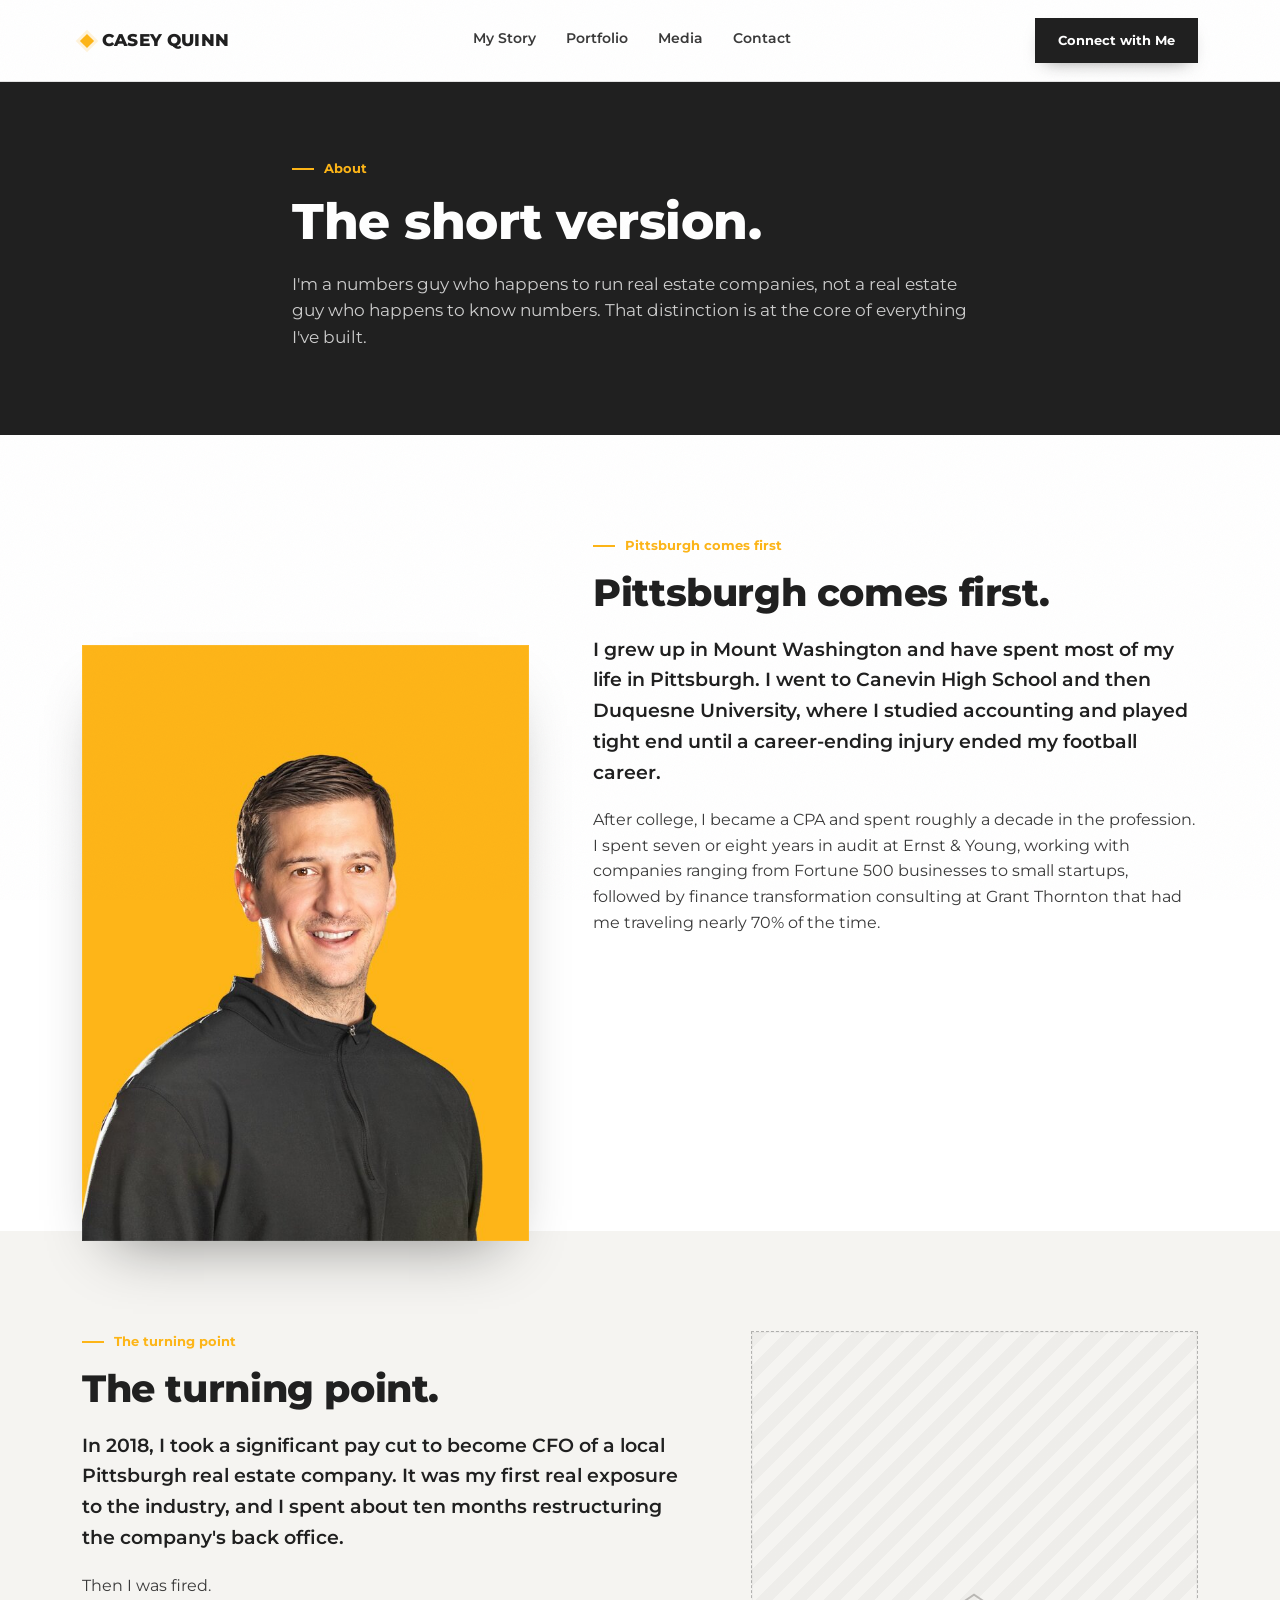
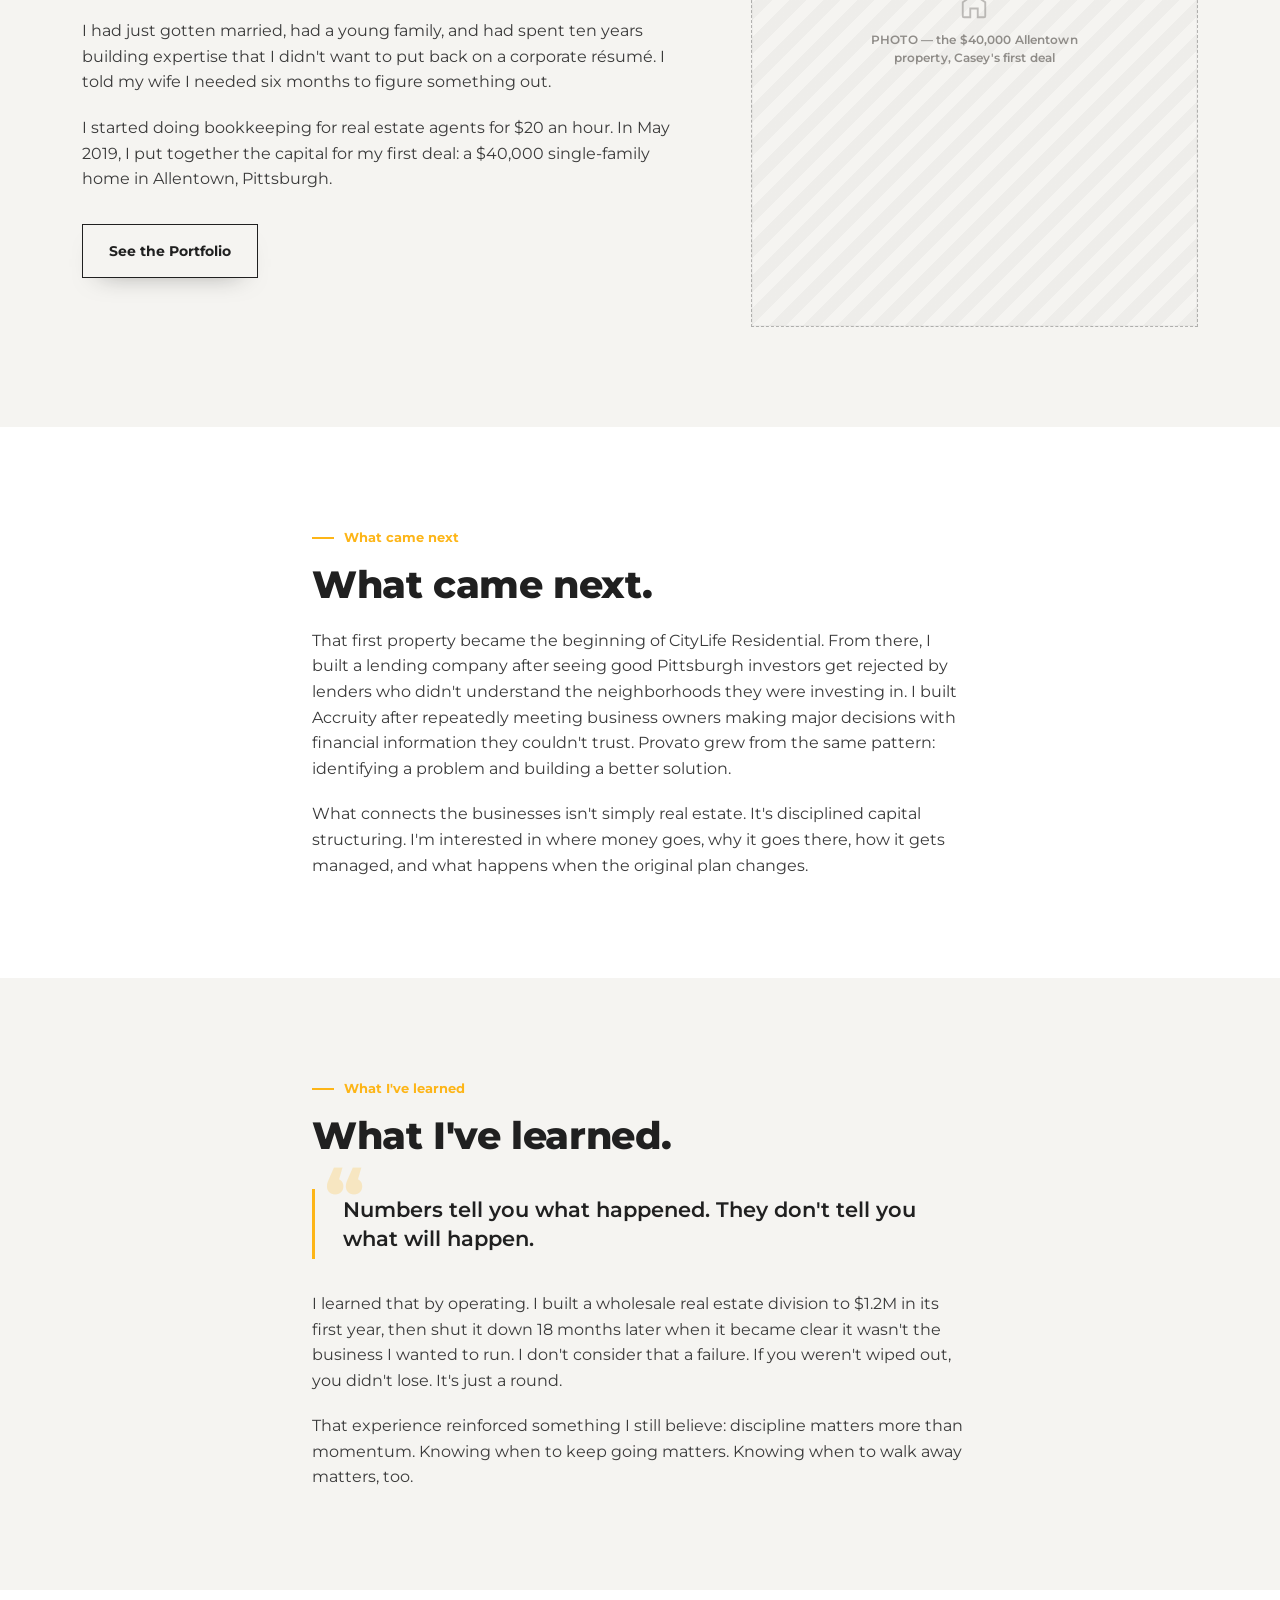
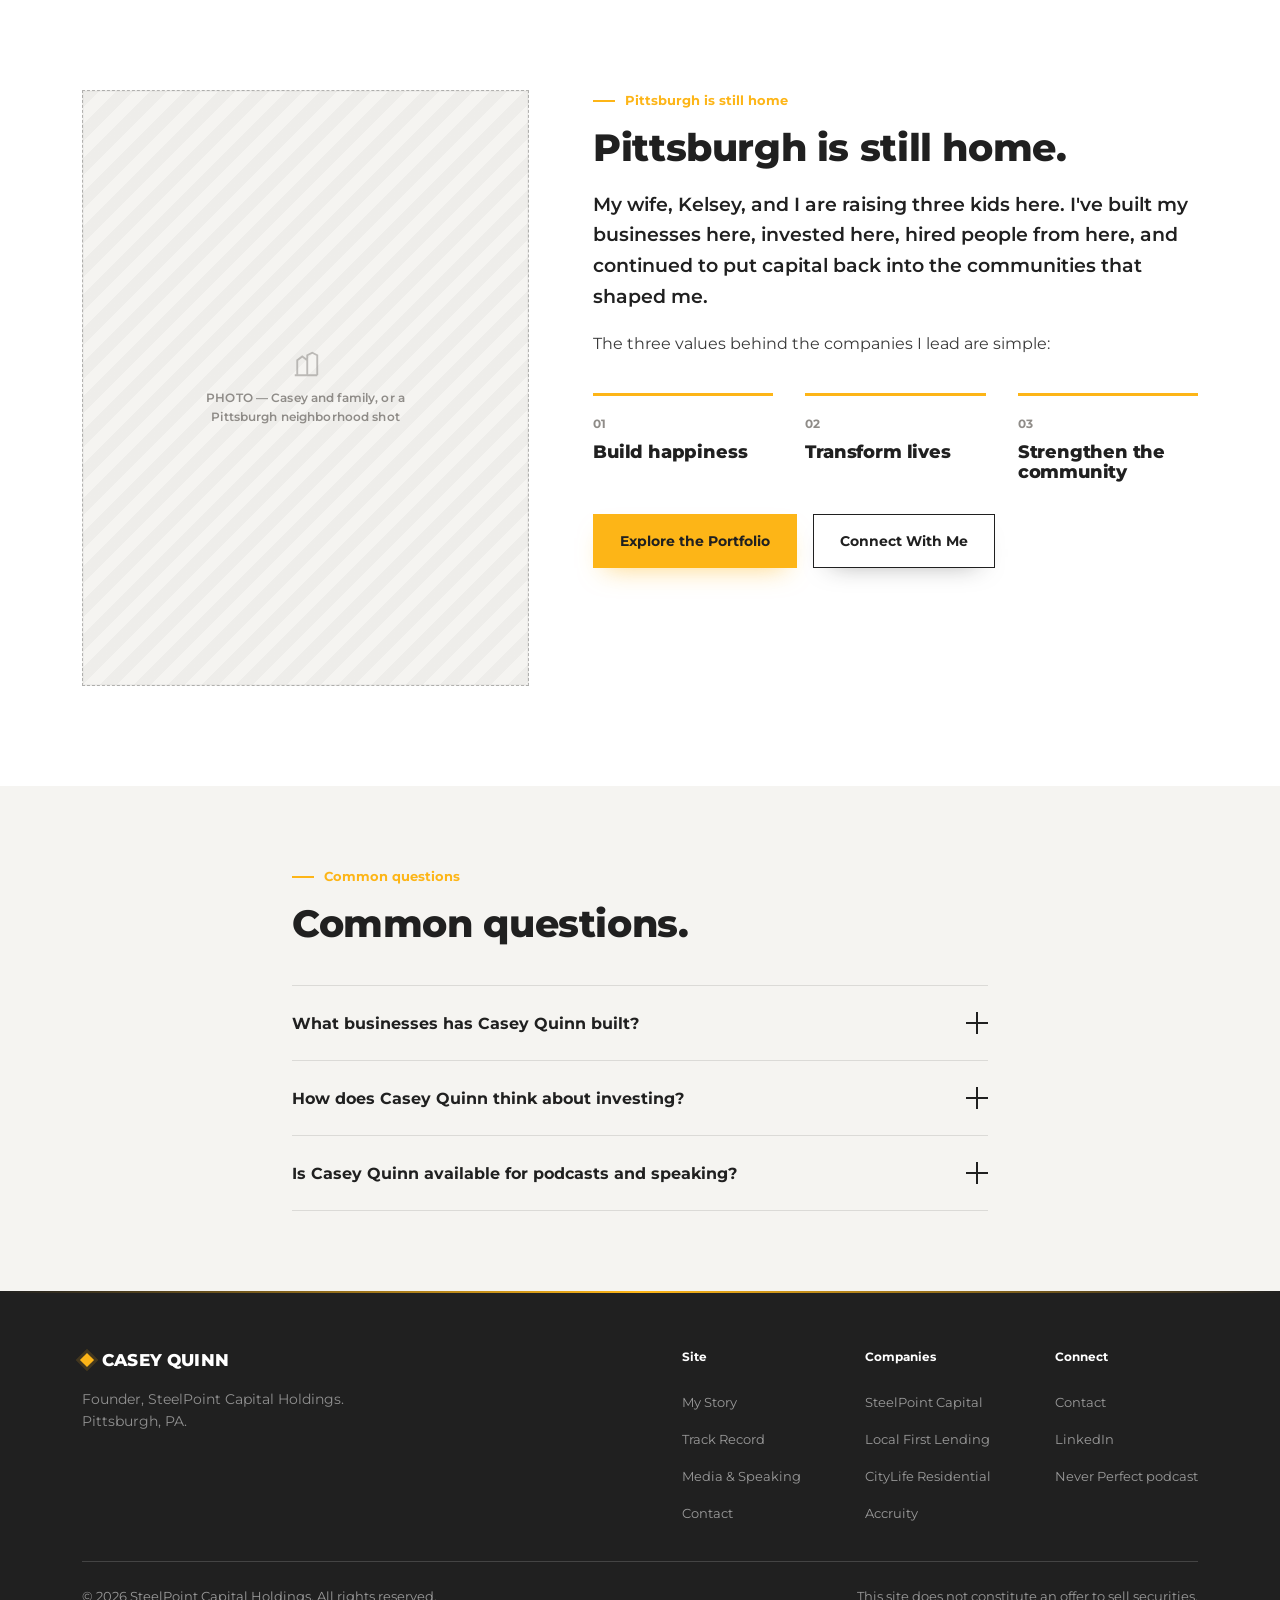
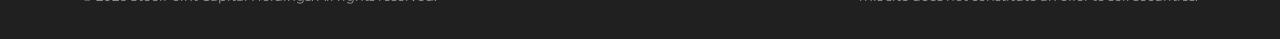
==== about.html @ b3d167ef "Add files via upload" ====
<!DOCTYPE html>
<html lang="en">
<head>
<meta charset="UTF-8">
<meta name="viewport" content="width=device-width, initial-scale=1.0">
<title>About Casey Quinn | Pittsburgh Entrepreneur, Investor &amp; Former CPA</title>
<meta name="description" content="Casey Quinn is a Pittsburgh entrepreneur, investor, and former CPA who built SteelPoint Capital from a $40,000 first real estate deal into a multi-company platform.">
<link rel="preconnect" href="https://fonts.googleapis.com">
<link rel="preconnect" href="https://fonts.gstatic.com" crossorigin>
<link href="https://fonts.googleapis.com/css2?family=Montserrat:ital,wght@0,400;0,500;0,600;0,700;0,800;0,900;1,500&display=swap" rel="stylesheet">
<link rel="stylesheet" href="styles.css">
</head>
<body>

<header>
  <div class="nav">
    <a href="index.html" class="brand"><span class="mark"></span>CASEY QUINN</a>
    <nav class="navlinks">
      <a href="about.html">My Story</a>
      <a href="portfolio.html">Portfolio</a>
      <a href="media.html">Media</a>
      <a href="index.html#contact">Contact</a>
    </nav>
    <a href="index.html#contact" class="nav-cta">Connect with Me</a>
  </div>
</header>

<main>

  <!-- PAGE HERO -->
  <section class="page-hero">
    <div class="wrap" style="max-width:760px;">
      <div class="kicker">About</div>
      <h1>The short version.</h1>
      <p class="lede">I'm a numbers guy who happens to run real estate companies, not a real estate guy who happens to know numbers. That distinction is at the core of everything I've built.</p>
    </div>
  </section>

  <!-- PITTSBURGH COMES FIRST -->
  <section>
    <div class="wrap story">
      <div class="media-frame story-media" data-img="casey-headshot"><img src="[data-uri]" alt="Casey Quinn portrait"></div>
      <div class="story-copy">
        <div class="kicker">Pittsburgh comes first</div>
        <h2 class="title" style="max-width:none;">Pittsburgh comes first.</h2>
        <p class="lead-line">I grew up in Mount Washington and have spent most of my life in Pittsburgh. I went to Canevin High School and then Duquesne University, where I studied accounting and played tight end until a career-ending injury ended my football career.</p>
        <p>After college, I became a CPA and spent roughly a decade in the profession. I spent seven or eight years in audit at Ernst &amp; Young, working with companies ranging from Fortune 500 businesses to small startups, followed by finance transformation consulting at Grant Thornton that had me traveling nearly 70% of the time.</p>
      </div>
    </div>
  </section>

  <!-- THE TURNING POINT -->
  <section class="bg-paper">
    <div class="wrap story reverse">
      <div class="placeholder story-media" data-img="turning-point">
        <svg class="ic" viewBox="0 0 24 24" fill="none" stroke="currentColor" stroke-width="1.5"><path d="M3 9l9-6 9 6v11a1 1 0 0 1-1 1h-5v-7H9v7H4a1 1 0 0 1-1-1z"/></svg>
        <span>PHOTO — the $40,000 Allentown property, Casey's first deal</span>
      </div>
      <div class="story-copy">
        <div class="kicker">The turning point</div>
        <h2 class="title" style="max-width:none;">The turning point.</h2>
        <p class="lead-line">In 2018, I took a significant pay cut to become CFO of a local Pittsburgh real estate company. It was my first real exposure to the industry, and I spent about ten months restructuring the company's back office.</p>
        <p>Then I was fired.</p>
        <p>I had just gotten married, had a young family, and had spent ten years building expertise that I didn't want to put back on a corporate résumé. I told my wife I needed six months to figure something out.</p>
        <p>I started doing bookkeeping for real estate agents for $20 an hour. In May 2019, I put together the capital for my first deal: a $40,000 single-family home in Allentown, Pittsburgh.</p>
        <div class="story-ctas">
          <a href="portfolio.html" class="btn btn-outline">See the Portfolio</a>
        </div>
      </div>
    </div>
  </section>

  <!-- WHAT CAME NEXT -->
  <section>
    <div class="wrap" style="max-width:720px;">
      <div class="kicker">What came next</div>
      <h2 class="title" style="max-width:none;">What came next.</h2>
      <p class="lead-line" style="margin-top:22px;">That first property became the beginning of CityLife Residential. From there, I built a lending company after seeing good Pittsburgh investors get rejected by lenders who didn't understand the neighborhoods they were investing in. I built Accruity after repeatedly meeting business owners making major decisions with financial information they couldn't trust. Provato grew from the same pattern: identifying a problem and building a better solution.</p>
      <p style="margin-top:20px;">What connects the businesses isn't simply real estate. It's disciplined capital structuring. I'm interested in where money goes, why it goes there, how it gets managed, and what happens when the original plan changes.</p>
    </div>
  </section>

  <!-- WHAT I'VE LEARNED -->
  <section class="bg-paper">
    <div class="wrap" style="max-width:720px;">
      <div class="kicker">What I've learned</div>
      <h2 class="title" style="max-width:none;">What I've learned.</h2>
      <div class="pull-quote">
        <p>Numbers tell you what happened. They don't tell you what will happen.</p>
      </div>
      <p>I learned that by operating. I built a wholesale real estate division to $1.2M in its first year, then shut it down 18 months later when it became clear it wasn't the business I wanted to run. I don't consider that a failure. If you weren't wiped out, you didn't lose. It's just a round.</p>
      <p style="margin-top:20px;">That experience reinforced something I still believe: discipline matters more than momentum. Knowing when to keep going matters. Knowing when to walk away matters, too.</p>
    </div>
  </section>

  <!-- PITTSBURGH IS STILL HOME -->
  <section>
    <div class="wrap story">
      <div class="placeholder story-media" data-img="family">
        <svg class="ic" viewBox="0 0 24 24" fill="none" stroke="currentColor" stroke-width="1.5"><path d="M3 21h18M5 21V9l4-3 4 3v12M13 21V5l4-2 4 2v16"/></svg>
        <span>PHOTO — Casey and family, or a Pittsburgh neighborhood shot</span>
      </div>
      <div class="story-copy">
        <div class="kicker">Pittsburgh is still home</div>
        <h2 class="title" style="max-width:none;">Pittsburgh is still home.</h2>
        <p class="lead-line">My wife, Kelsey, and I are raising three kids here. I've built my businesses here, invested here, hired people from here, and continued to put capital back into the communities that shaped me.</p>
        <p>The three values behind the companies I lead are simple:</p>
        <div class="value-grid">
          <div class="value-item"><div class="num">01</div><h3>Build happiness</h3></div>
          <div class="value-item"><div class="num">02</div><h3>Transform lives</h3></div>
          <div class="value-item"><div class="num">03</div><h3>Strengthen the community</h3></div>
        </div>
        <div class="story-ctas">
          <a href="portfolio.html" class="btn btn-primary">Explore the Portfolio</a>
          <a href="index.html#contact" class="btn btn-outline">Connect With Me</a>
        </div>
      </div>
    </div>
  </section>

  <!-- COMMON QUESTIONS -->
  <section class="bg-paper section-tight">
    <div class="wrap" style="max-width:760px;">
      <div class="kicker">Common questions</div>
      <h2 class="title" style="max-width:none;">Common questions.</h2>
      <div class="faq-list">
        <details class="faq-item">
          <summary>What businesses has Casey Quinn built?<span class="plus"></span></summary>
          <div class="faq-answer"><p>SteelPoint Capital, Local First Lending, CityLife Residential, Accruity, and Provato.</p></div>
        </details>
        <details class="faq-item">
          <summary>How does Casey Quinn think about investing?<span class="plus"></span></summary>
          <div class="faq-answer"><p>Economics before tax benefit, relationships over marketing, and discipline over momentum.</p></div>
        </details>
        <details class="faq-item">
          <summary>Is Casey Quinn available for podcasts and speaking?<span class="plus"></span></summary>
          <div class="faq-answer"><p>Yes. I host Never Perfect and take select podcast, media, and speaking engagements.</p></div>
        </details>
      </div>
    </div>
  </section>

</main>

<footer>
  <div class="wrap">
    <div class="footer-top">
      <div>
        <div class="brand" style="color:#fff;"><span class="mark"></span>CASEY QUINN</div>
        <p style="max-width:32ch; margin-top:14px; color:rgba(255,255,255,0.5); font-size:0.86rem;">Founder, SteelPoint Capital Holdings. Pittsburgh, PA.</p>
      </div>
      <div class="footer-cols">
        <div class="footer-col">
          <h4>Site</h4>
          <a href="about.html">My Story</a>
          <a href="portfolio.html">Track Record</a>
          <a href="media.html">Media &amp; Speaking</a>
          <a href="index.html#contact">Contact</a>
        </div>
        <div class="footer-col">
          <h4>Companies</h4>
          <a href="https://steelpointcapital.net" target="_blank" rel="noopener">SteelPoint Capital</a>
          <a href="https://localfirstlending.com" target="_blank" rel="noopener">Local First Lending</a>
          <a href="https://cityliferesidential.com" target="_blank" rel="noopener">CityLife Residential</a>
          <a href="https://accruity.com" target="_blank" rel="noopener">Accruity</a>
        </div>
        <div class="footer-col">
          <h4>Connect</h4>
          <a href="index.html#contact">Contact</a>
          <a href="#">LinkedIn</a>
          <a href="media.html">Never Perfect podcast</a>
        </div>
      </div>
    </div>
    <div class="footer-bottom">
      <span>© 2026 SteelPoint Capital Holdings. All rights reserved.</span>
      <span>This site does not constitute an offer to sell securities.</span>
    </div>
  </div>
</footer>

<script src="script.js" defer></script>
</body>
</html>
---- styles.css ----
:root{
    --charcoal:#3a3a3a;
    --black:#202020;
    --gold:#fdb517;
    --paper:#f5f4f1;
    --white:#ffffff;
    --grey:#8f8c88;
    --line: rgba(58,58,58,0.14);
    --line-on-dark: rgba(255,255,255,0.16);
    --maxw: 1180px;
  }

  *{box-sizing:border-box; margin:0; padding:0;}

  html{scroll-behavior:smooth;}
  @media (prefers-reduced-motion: reduce){
    html{scroll-behavior:auto;}
    *{animation-duration:0.001ms !important; animation-iteration-count:1 !important; transition-duration:0.001ms !important;}
  }

  body{
    font-family:'Montserrat', sans-serif;
    color:var(--charcoal);
    background:var(--white);
    line-height:1.6;
    font-weight:400;
    -webkit-font-smoothing:antialiased;
  }

  img,svg{display:block; max-width:100%;}

  a{color:inherit; text-decoration:none;}

  :focus-visible{
    outline: 3px solid var(--gold);
    outline-offset: 3px;
  }

  .wrap{
    max-width:var(--maxw);
    margin:0 auto;
    padding:0 32px;
  }

  h1,h2,h3{
    font-weight:800;
    letter-spacing:-0.01em;
    line-height:1.08;
    color:var(--black);
  }

  p{ max-width: 62ch; }

  .rule{
    height:1px;
    width:100%;
    background:var(--line);
  }
  .rule.dark{ background:var(--line-on-dark); }
  .rule.gold{ background:var(--gold); height:3px; }

  /* ---------- NAV ---------- */
  header{
    position:sticky; top:0; z-index:50;
    background:rgba(255,255,255,0.92);
    backdrop-filter:blur(8px);
    border-bottom:1px solid var(--line);
  }
  .nav{
    max-width:var(--maxw);
    margin:0 auto;
    padding:18px 32px;
    display:flex;
    align-items:center;
    justify-content:space-between;
  }
  .brand{
    font-weight:800;
    font-size:1.05rem;
    letter-spacing:0.01em;
    color:var(--black);
    display:flex;
    align-items:center;
    gap:10px;
  }
  .brand .mark{
    width:10px; height:10px;
    background:var(--gold);
  }
  .navlinks{
    display:flex;
    gap:30px;
    font-size:0.86rem;
    font-weight:600;
  }
  .navlinks a{
    padding-bottom:3px;
    border-bottom:2px solid transparent;
    transition:border-color 0.2s ease;
  }
  .navlinks a:hover{ border-color:var(--gold); }
  .nav-cta{
    font-size:0.82rem;
    font-weight:700;
    background:var(--black);
    color:var(--white);
    padding:11px 22px;
    border:1px solid var(--black);
    transition:background 0.2s ease, color 0.2s ease;
  }
  .nav-cta:hover{ background:var(--gold); border-color:var(--gold); color:var(--black); }

  @media (max-width:860px){
    .navlinks{ display:none; }
  }

  /* ---------- PLACEHOLDERS ---------- */
  .placeholder{
    border:1.5px dashed rgba(58,58,58,0.35);
    background:
      repeating-linear-gradient(135deg, rgba(58,58,58,0.035) 0 12px, transparent 12px 24px),
      var(--paper);
    display:flex;
    flex-direction:column;
    align-items:center;
    justify-content:center;
    gap:10px;
    text-align:center;
    color:var(--grey);
    font-size:0.78rem;
    font-weight:600;
    letter-spacing:0.01em;
    line-height:1.5;
    padding:24px;
  }
  .placeholder .ic{ width:30px; height:30px; opacity:0.55; }
  .placeholder span{ max-width:26ch; }
  .placeholder.on-dark{
    border-color:rgba(255,255,255,0.3);
    background:
      repeating-linear-gradient(135deg, rgba(255,255,255,0.04) 0 12px, transparent 12px 24px),
      #2a2a2a;
    color:rgba(255,255,255,0.65);
  }

  .media-frame{ overflow:hidden; background:var(--paper); }
  .media-frame img{ width:100%; height:100%; object-fit:cover; display:block; }

  /* ---------- HERO ---------- */
  .hero{
    position:relative;
    background:var(--black);
    color:var(--white);
    padding:64px 0 0;
    overflow:hidden;
  }
  .hero-grid{
    max-width:var(--maxw);
    margin:0 auto;
    padding:0 32px 0;
    display:grid;
    grid-template-columns: 1.1fr 0.9fr;
    gap:56px;
    align-items:center;
    min-height:640px;
  }
  .hero-eyebrow{
    font-size:0.82rem;
    font-weight:600;
    color:var(--gold);
    margin-bottom:22px;
    letter-spacing:0.01em;
  }
  .hero h1{
    font-size:clamp(2.4rem, 4.6vw, 3.85rem);
    color:var(--white);
    animation: rise 0.8s cubic-bezier(.2,.8,.2,1) both;
  }
  .hero p.lede{
    margin-top:26px;
    font-size:1.08rem;
    color:rgba(255,255,255,0.78);
    animation: rise 0.8s 0.12s cubic-bezier(.2,.8,.2,1) both;
  }
  @keyframes rise{
    from{ opacity:0; transform:translateY(16px); }
    to{ opacity:1; transform:translateY(0); }
  }
  .hero-ctas{
    display:flex;
    gap:16px;
    margin-top:38px;
    flex-wrap:wrap;
    animation: rise 0.8s 0.22s cubic-bezier(.2,.8,.2,1) both;
  }
  .btn{
    display:inline-block;
    font-size:0.86rem;
    font-weight:700;
    padding:15px 26px;
    border:1.5px solid transparent;
    transition:transform 0.15s ease, background 0.2s ease, color 0.2s ease, border-color 0.2s ease;
  }
  .btn-primary{ background:var(--gold); color:var(--black); }
  .btn-primary:hover{ transform:translateY(-2px); }
  .btn-ghost{ background:transparent; color:var(--white); border-color:rgba(255,255,255,0.4); }
  .btn-ghost:hover{ border-color:var(--white); }
  .btn-dark{ background:var(--black); color:var(--white); }
  .btn-dark:hover{ background:var(--gold); color:var(--black); }
  .btn-outline{ background:transparent; color:var(--black); border-color:var(--black); }
  .btn-outline:hover{ background:var(--black); color:var(--white); }

  .hero-media{
    aspect-ratio: 4/5;
    animation: rise 0.9s 0.1s cubic-bezier(.2,.8,.2,1) both;
  }

  /* ---------- SECTION SCAFFOLD ---------- */
  section{ padding:100px 0; }
  .section-tight{ padding:80px 0; }
  .bg-paper{ background:var(--paper); }
  .bg-dark{ background:var(--black); color:rgba(255,255,255,0.86); }
  .bg-dark h2, .bg-dark h3{ color:var(--white); }

  .kicker{
    font-size:0.82rem;
    font-weight:700;
    color:var(--gold);
    margin-bottom:16px;
  }
  h2.title{
    font-size:clamp(1.8rem, 3vw, 2.5rem);
    max-width:16ch;
  }

  /* ---------- STORY (ledger split, now carries SteelPoint content too) ---------- */
  .story{
    display:grid;
    grid-template-columns: 0.85fr 1.15fr;
    gap:64px;
    align-items:start;
  }
  .story-media{ aspect-ratio: 3/4; position:sticky; top:110px; }
  .story-copy p{ margin-top:20px; max-width:60ch; }
  .story-copy .lead-line{
    font-size:1.2rem;
    font-weight:600;
    color:var(--black);
  }
  .story-divider{
    margin:36px 0 28px;
    display:flex;
    align-items:center;
    gap:14px;
  }
  .story-divider .rule{ flex:1; }
  .story-divider span{
    font-size:0.76rem;
    font-weight:700;
    color:var(--gold);
    white-space:nowrap;
  }
  .story-ctas{
    margin-top:32px;
    display:flex;
    gap:16px;
    flex-wrap:wrap;
  }

  /* ---------- TRACK RECORD — LEDGER STATS ---------- */
  .ledger{
    border-top:1px solid var(--line);
  }
  .ledger-row{
    display:grid;
    grid-template-columns: 1fr auto;
    align-items:baseline;
    gap:24px;
    padding:26px 0;
    border-bottom:1px solid var(--line);
  }
  .ledger-row .label{
    font-size:1rem;
    font-weight:600;
    color:var(--charcoal);
    max-width:46ch;
  }
  .ledger-row .figure{
    font-size:clamp(1.6rem, 3.4vw, 2.6rem);
    font-weight:800;
    color:var(--black);
    white-space:nowrap;
    text-align:right;
  }
  .ledger-row .figure .accent{ color:var(--gold); }
  .ledger-top-row{
    display:flex;
    justify-content:space-between;
    align-items:flex-end;
    flex-wrap:wrap;
    gap:24px;
    margin-bottom:8px;
  }

  /* ---------- RECOGNITION (intentionally quiet) ---------- */
  .recognition{
    padding:56px 0;
    border-top:1px solid var(--line);
    border-bottom:1px solid var(--line);
  }
  .recognition-head{
    margin-bottom:32px;
  }
  .recognition-head h3{
    font-size:1.05rem;
    font-weight:700;
  }
  .awards{
    display:grid;
    grid-template-columns:repeat(4,1fr);
    gap:28px;
  }
  .award{
    border-left:2px solid var(--gold);
    padding-left:16px;
  }
  .award .name{ font-weight:700; font-size:0.92rem; color:var(--black); }
  .award .org{ font-size:0.8rem; color:var(--grey); margin-top:4px; }
  @media (max-width:900px){ .awards{ grid-template-columns:repeat(2,1fr); } }
  @media (max-width:560px){ .awards{ grid-template-columns:1fr; } }

  /* ---------- SPEAKING & APPEARANCES ---------- */
  .media-grid{
    display:grid;
    grid-template-columns: 1fr 1fr;
    gap:56px;
    align-items:center;
  }
  .episode-list{
    margin-top:28px;
    display:flex;
    flex-direction:column;
  }
  .episode{
    display:grid;
    grid-template-columns: 74px 1fr auto;
    gap:18px;
    align-items:center;
    padding:16px 0;
    border-bottom:1px solid var(--line);
    transition:opacity 0.2s ease;
  }
  .episode:hover{ opacity:0.72; }
  .episode .thumb{ aspect-ratio:1/1; }
  .episode .ep-title{ font-weight:700; font-size:0.94rem; color:var(--black); }
  .episode .ep-sub{ font-size:0.78rem; color:var(--grey); margin-top:3px; }
  .play-dot{
    width:34px; height:34px;
    border-radius:50%;
    background:var(--gold);
    display:flex; align-items:center; justify-content:center;
    flex-shrink:0;
  }

  /* ---------- FINAL CTA ---------- */
  .final-cta{
    background:var(--gold);
    padding:96px 0;
    text-align:center;
  }
  .final-cta h2{ color:var(--black); max-width:none; }
  .final-cta p{ margin:20px auto 0; color:rgba(32,32,32,0.75); }
  .final-cta .btn-outline{ margin-top:34px; }

  /* ---------- FOOTER ---------- */
  footer{
    background:var(--black);
    color:rgba(255,255,255,0.55);
    padding:56px 0 32px;
    font-size:0.82rem;
  }
  .footer-top{
    display:flex;
    justify-content:space-between;
    flex-wrap:wrap;
    gap:32px;
    padding-bottom:32px;
    border-bottom:1px solid var(--line-on-dark);
  }
  .footer-cols{ display:flex; gap:64px; flex-wrap:wrap; }
  .footer-col h4{
    color:var(--white);
    font-size:0.78rem;
    font-weight:700;
    margin-bottom:14px;
  }
  .footer-col a{
    display:block;
    padding:5px 0;
    color:rgba(255,255,255,0.55);
    transition:color 0.2s ease;
  }
  .footer-col a:hover{ color:var(--gold); }
  .footer-bottom{
    display:flex;
    justify-content:space-between;
    flex-wrap:wrap;
    gap:12px;
    padding-top:24px;
  }

  /* ---------- RESPONSIVE ---------- */
  @media (max-width:900px){
    .hero-grid{ grid-template-columns:1fr; padding-top:24px; min-height:0; }
    .hero-media{ order:-1; aspect-ratio:16/10; }
    .story{ grid-template-columns:1fr; }
    .story-media{ position:static; aspect-ratio:16/10; }
    .media-grid{ grid-template-columns:1fr; }
    section{ padding:64px 0; }
    .ledger-row{ grid-template-columns:1fr; gap:6px; }
    .ledger-row .figure{ text-align:left; }
  }
  @media (max-width:560px){
    .wrap{ padding:0 20px; }
    .nav{ padding:16px 20px; }
    .episode{ grid-template-columns:56px 1fr; }
    .episode .cta-col{ display:none; }
  }

  /* ---------- STORY VARIANT (reversed media/copy order, used on inner pages) ---------- */
  .story.reverse{ grid-template-columns: 1.15fr 0.85fr; }
  .story.reverse .story-media{ order:2; }
  @media (max-width:900px){
    .story.reverse{ grid-template-columns:1fr; }
    .story.reverse .story-media{ order:0; }
  }

  /* ---------- PAGE HERO (inner pages, lighter than home hero) ---------- */
  .page-hero{
    background:var(--black);
    color:var(--white);
    padding:76px 0 84px;
  }
  .page-hero .kicker{ color:var(--gold); }
  .page-hero h1{ color:var(--white); font-size:clamp(2.1rem, 4vw, 3.1rem); max-width:20ch; }
  .page-hero p.lede{ margin-top:22px; font-size:1.05rem; color:rgba(255,255,255,0.78); }
  .page-hero .hero-ctas{ margin-top:32px; }

  /* ---------- COMPANY GRID (Portfolio) ---------- */
  .company-grid{
    display:grid;
    grid-template-columns:repeat(2, 1fr);
    gap:2px;
    background:var(--line);
    border:1px solid var(--line);
    margin-top:48px;
  }
  .company-card{
    background:var(--white);
    padding:40px;
    display:flex;
    flex-direction:column;
    gap:14px;
  }
  .company-card.wide{ grid-column:1 / -1; }
  .company-card .co-mark{
    width:44px; height:44px;
    background:var(--paper);
    border:1.5px dashed rgba(58,58,58,0.3);
    display:flex; align-items:center; justify-content:center;
    color:var(--grey);
    font-size:0.66rem; font-weight:700;
    text-align:center;
    flex-shrink:0;
  }
  .company-card h3{ font-size:1.25rem; margin-top:4px; }
  .company-card p{ font-size:0.94rem; color:var(--charcoal); }
  .company-card .visit-link{
    margin-top:auto;
    padding-top:10px;
    font-size:0.82rem;
    font-weight:700;
    color:var(--black);
    border-bottom:1.5px solid var(--gold);
    align-self:flex-start;
    transition:color 0.2s ease, border-color 0.2s ease;
  }
  .company-card .visit-link:hover{ color:var(--gold); }
  @media (max-width:760px){
    .company-grid{ grid-template-columns:1fr; }
  }

  /* ---------- VALUES (About) ---------- */
  .value-grid{
    display:grid;
    grid-template-columns:repeat(3, 1fr);
    gap:32px;
    margin-top:36px;
  }
  .value-item{ border-top:3px solid var(--gold); padding-top:18px; }
  .value-item .num{ font-size:0.78rem; font-weight:700; color:var(--grey); }
  .value-item h3{ font-size:1.15rem; margin-top:8px; }
  @media (max-width:760px){ .value-grid{ grid-template-columns:1fr; gap:28px; } }

  /* ---------- PULL QUOTE ---------- */
  .pull-quote{
    border-left:3px solid var(--gold);
    padding:6px 0 6px 28px;
    margin:32px 0;
  }
  .pull-quote p{
    font-size:1.3rem;
    font-weight:600;
    color:var(--black);
    line-height:1.4;
    max-width:44ch;
  }

  /* ---------- FAQ (About) ---------- */
  .faq-list{ margin-top:40px; border-top:1px solid var(--line); }
  .faq-item{ border-bottom:1px solid var(--line); }
  .faq-item summary{
    list-style:none;
    cursor:pointer;
    padding:24px 0;
    display:flex;
    justify-content:space-between;
    align-items:center;
    gap:24px;
    font-weight:700;
    font-size:1.02rem;
    color:var(--black);
  }
  .faq-item summary::-webkit-details-marker{ display:none; }
  .faq-item summary .plus{
    flex-shrink:0;
    width:22px; height:22px;
    position:relative;
  }
  .faq-item summary .plus::before, .faq-item summary .plus::after{
    content:"";
    position:absolute;
    background:var(--black);
    transition:transform 0.2s ease;
  }
  .faq-item summary .plus::before{ top:50%; left:0; width:100%; height:2px; margin-top:-1px; }
  .faq-item summary .plus::after{ left:50%; top:0; height:100%; width:2px; margin-left:-1px; }
  .faq-item[open] summary .plus::after{ transform:rotate(90deg); opacity:0; }
  .faq-item .faq-answer{ padding-bottom:24px; margin-top:-8px; }
  .faq-item .faq-answer p{ color:var(--charcoal); }

  /* ---------- TOPICS LIST (Media & Speaking) ---------- */
  .topics-list{
    list-style:none;
    margin-top:32px;
    display:grid;
    gap:0;
    border-top:1px solid var(--line);
  }
  .topics-list li{
    display:flex;
    gap:18px;
    align-items:baseline;
    padding:20px 0;
    border-bottom:1px solid var(--line);
    font-weight:600;
    color:var(--black);
    font-size:0.98rem;
  }
  .topics-list li .idx{
    font-size:0.82rem;
    font-weight:700;
    color:var(--gold);
    flex-shrink:0;
    width:24px;
  }

  /* ---------- CONTACT FORM (Media & Speaking) ---------- */
  .contact-form{
    margin-top:44px;
    display:grid;
    grid-template-columns:1fr 1fr;
    gap:20px;
  }
  .contact-form .field{ display:flex; flex-direction:column; gap:8px; }
  .contact-form .field.full{ grid-column:1 / -1; }
  .contact-form label{ font-size:0.78rem; font-weight:700; color:var(--charcoal); }
  .contact-form input, .contact-form select, .contact-form textarea{
    font-family:'Montserrat', sans-serif;
    font-size:0.92rem;
    padding:13px 14px;
    border:1.5px solid var(--line);
    background:var(--white);
    color:var(--black);
  }
  .contact-form input:focus, .contact-form select:focus, .contact-form textarea:focus{
    outline:none;
    border-color:var(--gold);
  }
  .contact-form textarea{ resize:vertical; min-height:110px; }
  .contact-form .submit-row{ grid-column:1 / -1; margin-top:8px; }
  .contact-form button{
    font-family:'Montserrat', sans-serif;
    font-size:0.86rem;
    font-weight:700;
    padding:15px 30px;
    background:var(--black);
    color:var(--white);
    border:1.5px solid var(--black);
    cursor:pointer;
    transition:background 0.2s ease, color 0.2s ease;
  }
  .contact-form button:hover{ background:var(--gold); border-color:var(--gold); color:var(--black); }
  @media (max-width:700px){ .contact-form{ grid-template-columns:1fr; } }

  /* ---------- BREADCRUMB / EYEBROW LINK BACK ---------- */
  .back-link{
    display:inline-flex;
    align-items:center;
    gap:8px;
    font-size:0.82rem;
    font-weight:700;
    color:var(--gold);
    margin-bottom:18px;
  }

/* ==========================================================================
   FANCY — depth, glow, texture and motion pass
   Layered on top of the base system: refined shadows, gold glow accents,
   a faint paper grain, and small, purposeful motion. No new colors, no
   new typeface — same tokens, more craft.
   ========================================================================== */

/* fine paper grain over the whole page — reinforces the ledger/paper motif */
body{ position:relative; }
body::before{
  content:"";
  position:fixed;
  inset:0;
  z-index:60;
  pointer-events:none;
  opacity:0.035;
  mix-blend-mode:multiply;
  background-image:url("data:image/svg+xml,%3Csvg xmlns='http://www.w3.org/2000/svg' width='140' height='140'%3E%3Cfilter id='n'%3E%3CfeTurbulence type='fractalNoise' baseFrequency='0.9' numOctaves='2' stitchTiles='stitch'/%3E%3C/filter%3E%3Crect width='100%25' height='100%25' filter='url(%23n)'/%3E%3C/svg%3E");
}

[id]{ scroll-margin-top: 92px; }

/* header gains weight once the page scrolls beneath it */
header{ transition: box-shadow 0.35s ease, background 0.35s ease; }
header.is-scrolled{
  background: rgba(255,255,255,0.98);
  box-shadow: 0 12px 32px -22px rgba(32,32,32,0.4);
}

/* diamond brand mark with a faint gold halo */
.brand .mark{
  transform: rotate(45deg);
  box-shadow: 0 0 0 3px rgba(253,181,23,0.16);
}

/* nav links: underline draws in from the center */
.navlinks a{ position:relative; border-bottom:none; padding-bottom:4px; }
.navlinks a::after{
  content:"";
  position:absolute; left:0; right:0; bottom:0;
  height:2px;
  background:var(--gold);
  transform:scaleX(0);
  transform-origin:center;
  transition:transform 0.28s ease;
}
.navlinks a:hover::after{ transform:scaleX(1); }

.nav-cta{
  box-shadow: 0 8px 18px -10px rgba(32,32,32,0.5);
  transition: background 0.2s ease, color 0.2s ease, transform 0.2s ease, box-shadow 0.2s ease;
}
.nav-cta:hover{ transform:translateY(-2px); box-shadow: 0 12px 24px -8px rgba(253,181,23,0.55); }

/* kicker becomes a small editorial mark: a short gold dash + label */
.kicker{ display:flex; align-items:center; gap:10px; }
.kicker::before{ content:""; width:22px; height:2px; background:var(--gold); flex-shrink:0; }

/* buttons: quiet shine sweep + real shadow depth */
.btn{ position:relative; overflow:hidden; box-shadow:0 12px 26px -18px rgba(32,32,32,0.5); }
.btn::before{
  content:"";
  position:absolute; top:0; left:-60%;
  width:35%; height:100%;
  background:linear-gradient(115deg, transparent, rgba(255,255,255,0.35), transparent);
  transform:skewX(-18deg);
  transition:left 0.6s ease;
}
.btn:hover::before{ left:130%; }
.btn-primary{ box-shadow:0 12px 26px -12px rgba(253,181,23,0.55); }
.btn-primary:hover{ box-shadow:0 16px 30px -10px rgba(253,181,23,0.65); }
.btn-dark{ box-shadow:0 12px 26px -14px rgba(32,32,32,0.55); }
.btn-dark:hover{ box-shadow:0 16px 28px -10px rgba(32,32,32,0.6); transform:translateY(-2px); }
.btn-outline:hover{ box-shadow:0 12px 24px -14px rgba(32,32,32,0.35); transform:translateY(-2px); }
.btn-ghost:hover{ transform:translateY(-2px); }

/* placeholders: a whisper of inset depth so they don't read flat */
.placeholder{ box-shadow: inset 0 0 0 1px rgba(58,58,58,0.04); }
.placeholder.on-dark{ box-shadow: inset 0 0 0 1px rgba(255,255,255,0.06); }

/* real media: cinematic lift + a fine light seam at the edge */
.media-frame{ position:relative; box-shadow: 0 30px 60px -30px rgba(0,0,0,0.45); }
.media-frame::after{ content:""; position:absolute; inset:0; box-shadow: inset 0 0 0 1px rgba(255,255,255,0.08); pointer-events:none; }
.hero-media.media-frame{ box-shadow: 0 0 90px 6px rgba(253,181,23,0.16), 0 40px 80px -30px rgba(0,0,0,0.6); }
.steelpoint .placeholder{ box-shadow: 0 0 90px 8px rgba(253,181,23,0.15), 0 30px 60px -20px rgba(0,0,0,0.5); }

/* episode rows: thumbnail zooms gently, play dot pulses a ring */
.episode .media-frame{ transition: box-shadow 0.25s ease; }
.episode:hover .media-frame{ box-shadow: 0 18px 34px -18px rgba(0,0,0,0.4); }
.episode .media-frame img{ transition: transform 0.5s ease; }
.episode:hover .media-frame img{ transform: scale(1.08); }
.play-dot{ box-shadow: 0 0 0 0 rgba(253,181,23,0.45); transition: box-shadow 0.3s ease, transform 0.3s ease; }
.episode:hover .play-dot{ box-shadow: 0 0 0 7px rgba(253,181,23,0.16); transform: scale(1.08); }

/* ledger rows: a gold rule grows in on hover, a soft wash follows */
.ledger-row{
  border-left:3px solid transparent;
  padding-left:14px;
  margin-left:-14px;
  transition: background 0.25s ease, border-color 0.25s ease;
}
.ledger-row:hover{
  border-left-color:var(--gold);
  background:linear-gradient(90deg, rgba(253,181,23,0.07), transparent 70%);
}

/* company cards: raised, with a gold rule that draws in on hover */
.company-card{
  position:relative;
  box-shadow:0 20px 44px -30px rgba(32,32,32,0.4);
  transition: transform 0.25s ease, box-shadow 0.25s ease;
}
.company-card::before{
  content:""; position:absolute; top:0; left:0; right:0; height:3px;
  background:var(--gold);
  transform:scaleX(0); transform-origin:left;
  transition:transform 0.3s ease;
}
.company-card:hover{ transform:translateY(-4px); box-shadow:0 28px 54px -26px rgba(32,32,32,0.42); }
.company-card:hover::before{ transform:scaleX(1); }
.company-card .co-mark{ border-radius:50%; box-shadow:0 8px 16px -10px rgba(32,32,32,0.35); }

/* recognition: quiet cards instead of a flat list */
.award{
  position:relative;
  background:var(--white);
  padding:20px 16px 20px 20px;
  border-left:none;
  box-shadow:0 16px 34px -26px rgba(32,32,32,0.4);
  transition: transform 0.25s ease, box-shadow 0.25s ease;
}
.award::before{ content:""; position:absolute; top:0; left:0; right:0; height:3px; background:var(--gold); }
.award:hover{ transform:translateY(-3px); box-shadow:0 20px 40px -22px rgba(32,32,32,0.42); }

/* faq: a warm wash while open or hovered, gold plus icon on focus */
.faq-item{ transition: background 0.25s ease; }
.faq-item:hover, .faq-item[open]{ background: linear-gradient(90deg, rgba(253,181,23,0.06), transparent 70%); }
.faq-item:hover summary .plus::before, .faq-item:hover summary .plus::after,
.faq-item[open] summary .plus::before{ background:var(--gold); }

/* topics list: nudge right + wash on hover */
.topics-list li{ transition: background 0.2s ease, padding-left 0.2s ease; }
.topics-list li:hover{ background:linear-gradient(90deg, rgba(253,181,23,0.06), transparent 70%); padding-left:10px; }

/* the three values (About): lift on hover, numeral warms to gold */
.value-item{ transition: transform 0.25s ease; }
.value-item:hover{ transform:translateY(-4px); }
.value-item .num{ transition:color 0.25s ease; }
.value-item:hover .num{ color:var(--gold); }

/* pull quote: a large faint mark sits behind the line for editorial weight */
.pull-quote{ position:relative; }
.pull-quote::before{
  content:"\201C";
  position:absolute; left:10px; top:-30px;
  font-size:4.5rem; font-weight:800; line-height:1;
  color:rgba(253,181,23,0.22);
  pointer-events:none;
}

/* final CTA band: faint diagonal texture for material depth on the gold */
.final-cta{ position:relative; overflow:hidden; }
.final-cta::before{
  content:""; position:absolute; inset:0; pointer-events:none;
  background-image:repeating-linear-gradient(135deg, rgba(32,32,32,0.035) 0 2px, transparent 2px 14px);
}
.final-cta .btn-outline{ box-shadow:0 16px 34px -16px rgba(32,32,32,0.4); }

/* footer: a gold seam at the top, arrows reveal on link hover */
footer{ position:relative; }
footer::before{
  content:""; position:absolute; top:0; left:0; right:0; height:2px;
  background:linear-gradient(90deg, transparent, var(--gold), transparent);
}
.footer-col a{ position:relative; transition: color 0.2s ease; }
.footer-col a::before{
  content:"\203A"; display:inline-block; width:0; opacity:0; color:var(--gold);
  transition: width 0.2s ease, opacity 0.2s ease, margin-right 0.2s ease;
  overflow:hidden;
}
.footer-col a:hover::before{ width:10px; opacity:1; margin-right:4px; }

/* a soft gradient breathes life into the plain dark divider under the hero */
.rule.dark{ background:linear-gradient(90deg, rgba(255,255,255,0.02), rgba(255,255,255,0.28), rgba(255,255,255,0.02)); }

/* hero headline gets a touch of lift against the photo behind it */
.hero h1{ text-shadow: 0 2px 28px rgba(0,0,0,0.28); }

/* contact form: fields lift subtly on focus */
.contact-form input, .contact-form select, .contact-form textarea{ transition: border-color 0.2s ease, box-shadow 0.2s ease; }
.contact-form input:focus, .contact-form select:focus, .contact-form textarea:focus{
  box-shadow: 0 8px 18px -14px rgba(253,181,23,0.6);
}
.contact-form button{ box-shadow:0 12px 24px -14px rgba(32,32,32,0.5); transition: background 0.2s ease, color 0.2s ease, transform 0.2s ease, box-shadow 0.2s ease; }
.contact-form button:hover{ transform:translateY(-2px); box-shadow:0 14px 26px -10px rgba(253,181,23,0.55); }

@media (prefers-reduced-motion: reduce){
  .btn::before{ display:none; }
}
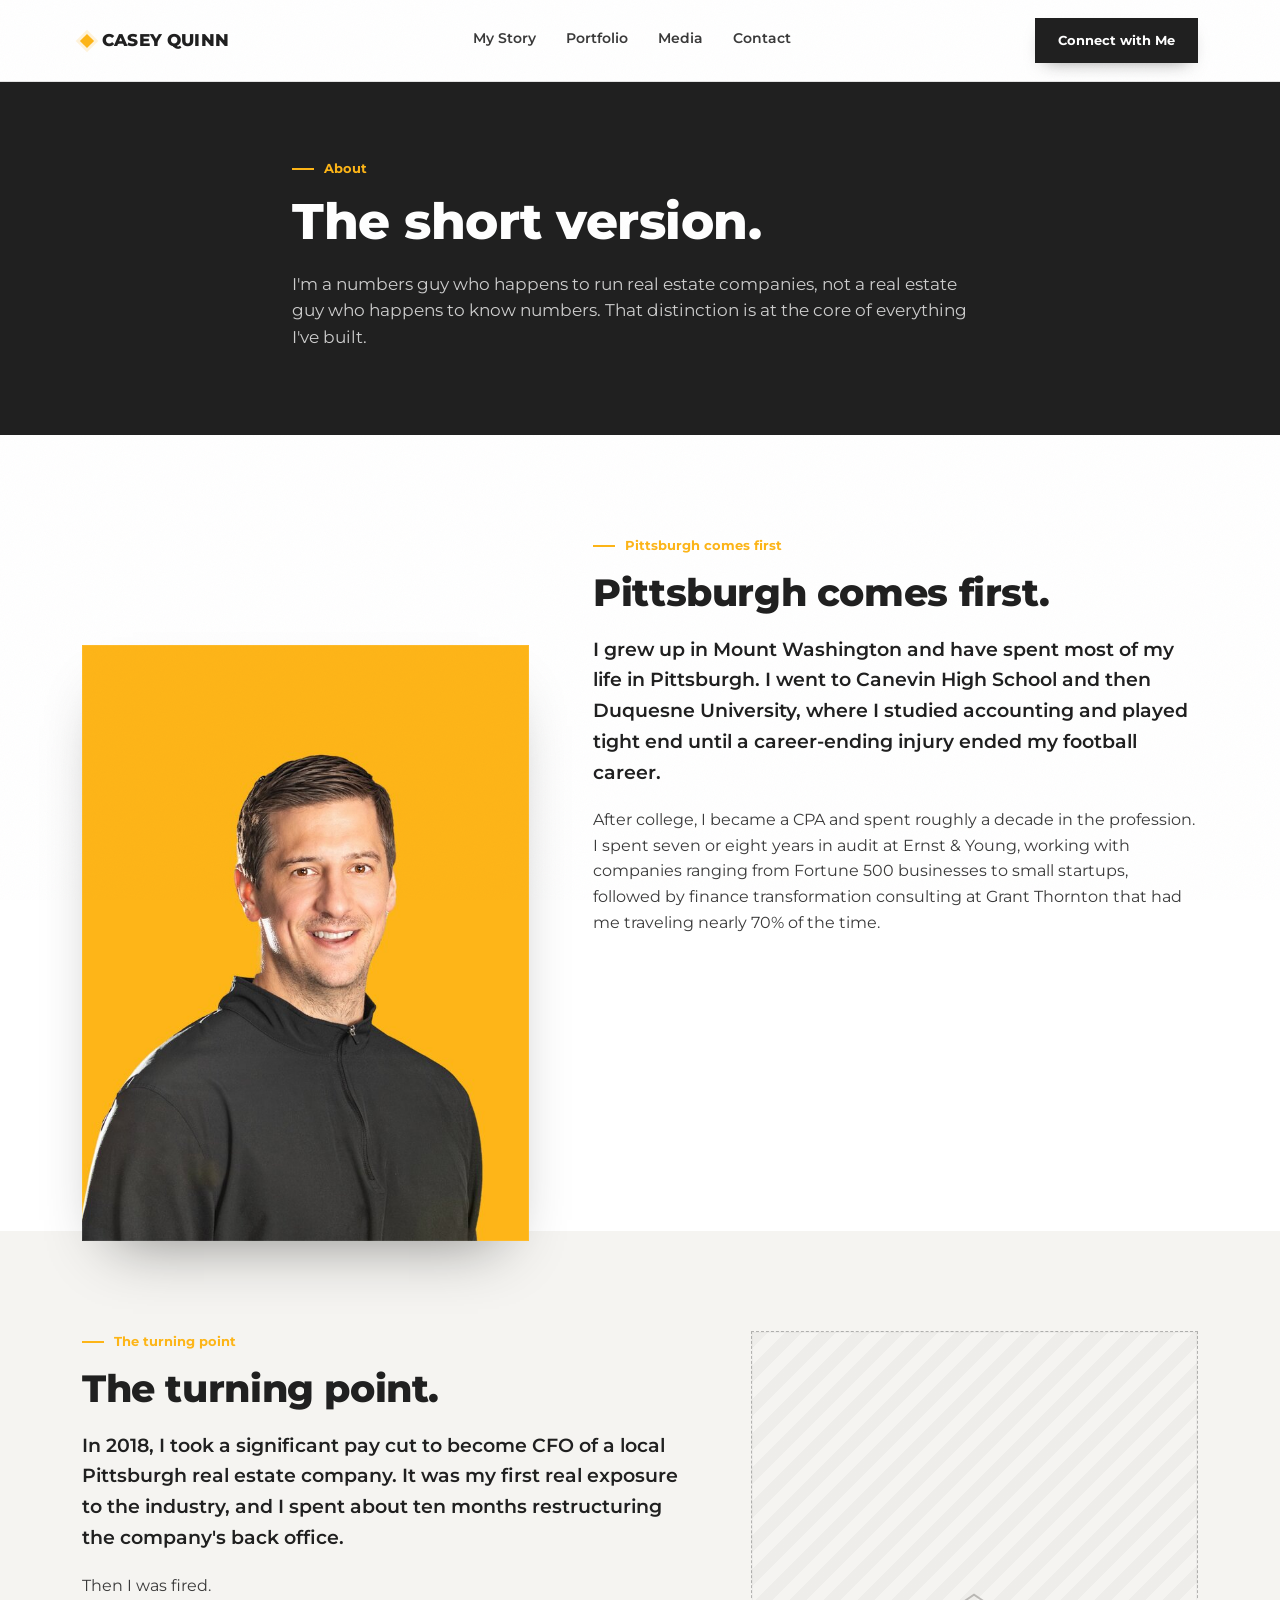
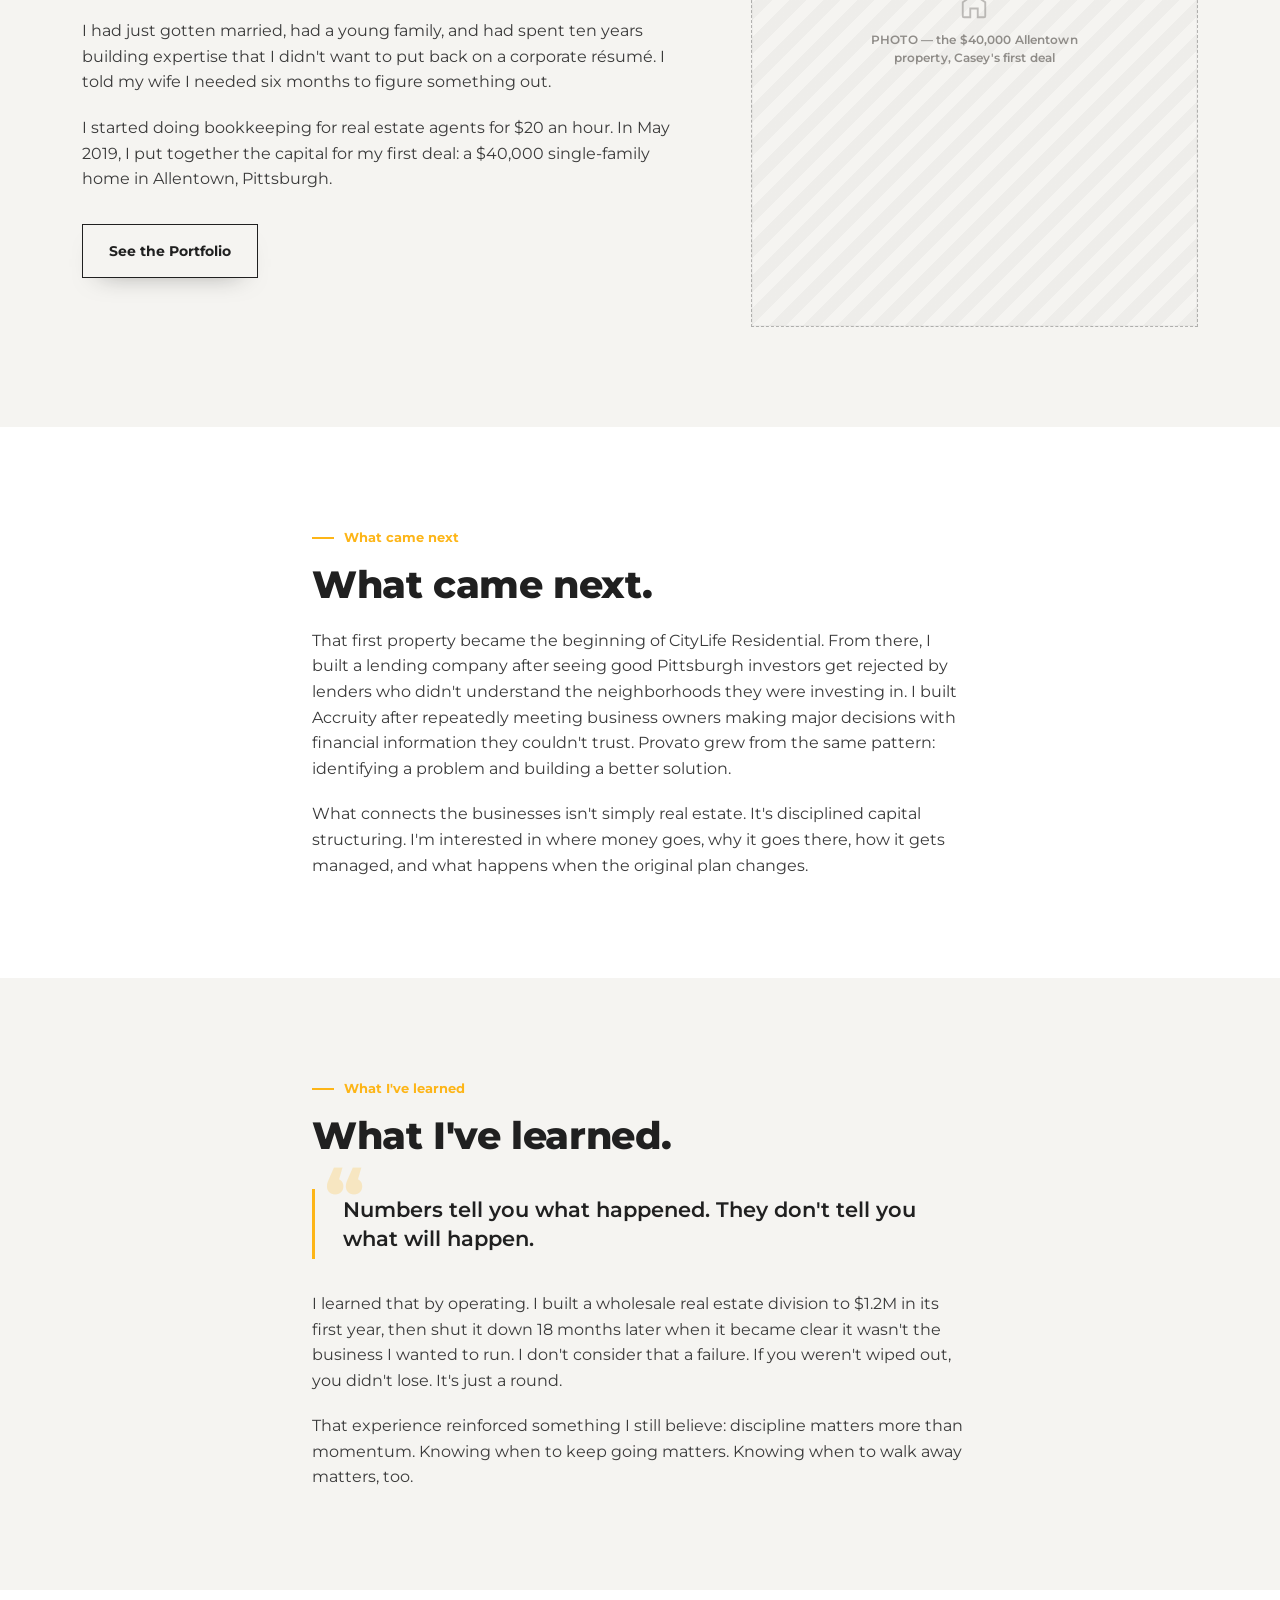
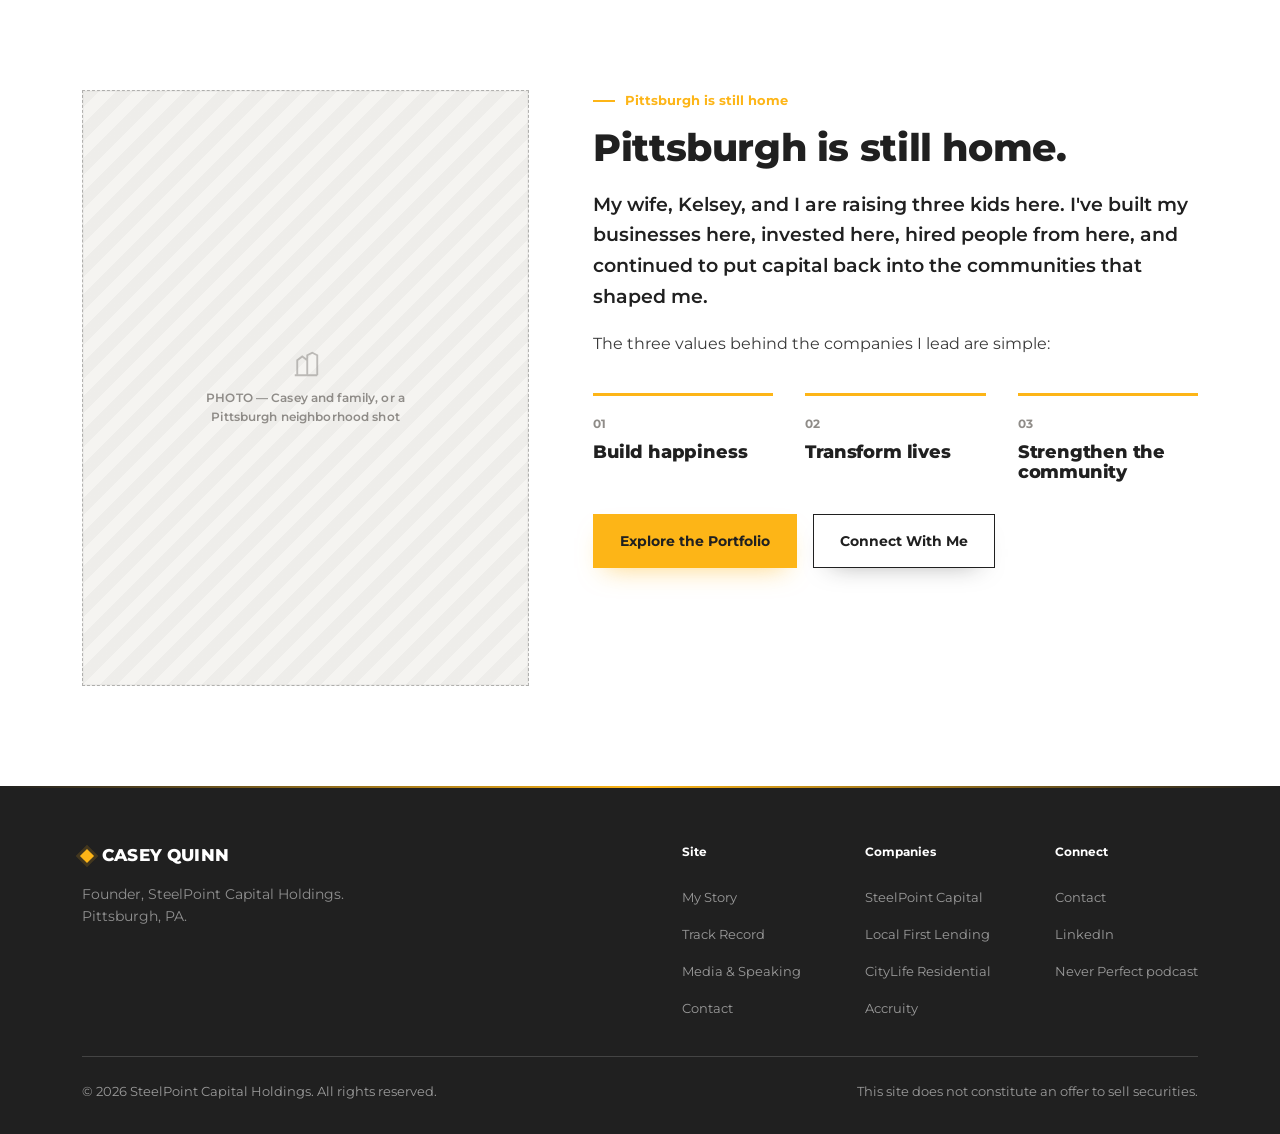
==== commit ec57b7b0: "Update about.html" ====
--- a/about.html
+++ b/about.html
@@ -118,28 +118,6 @@
     </div>
   </section>
 
-  <!-- COMMON QUESTIONS -->
-  <section class="bg-paper section-tight">
-    <div class="wrap" style="max-width:760px;">
-      <div class="kicker">Common questions</div>
-      <h2 class="title" style="max-width:none;">Common questions.</h2>
-      <div class="faq-list">
-        <details class="faq-item">
-          <summary>What businesses has Casey Quinn built?<span class="plus"></span></summary>
-          <div class="faq-answer"><p>SteelPoint Capital, Local First Lending, CityLife Residential, Accruity, and Provato.</p></div>
-        </details>
-        <details class="faq-item">
-          <summary>How does Casey Quinn think about investing?<span class="plus"></span></summary>
-          <div class="faq-answer"><p>Economics before tax benefit, relationships over marketing, and discipline over momentum.</p></div>
-        </details>
-        <details class="faq-item">
-          <summary>Is Casey Quinn available for podcasts and speaking?<span class="plus"></span></summary>
-          <div class="faq-answer"><p>Yes. I host Never Perfect and take select podcast, media, and speaking engagements.</p></div>
-        </details>
-      </div>
-    </div>
-  </section>
-
 </main>
 
 <footer>
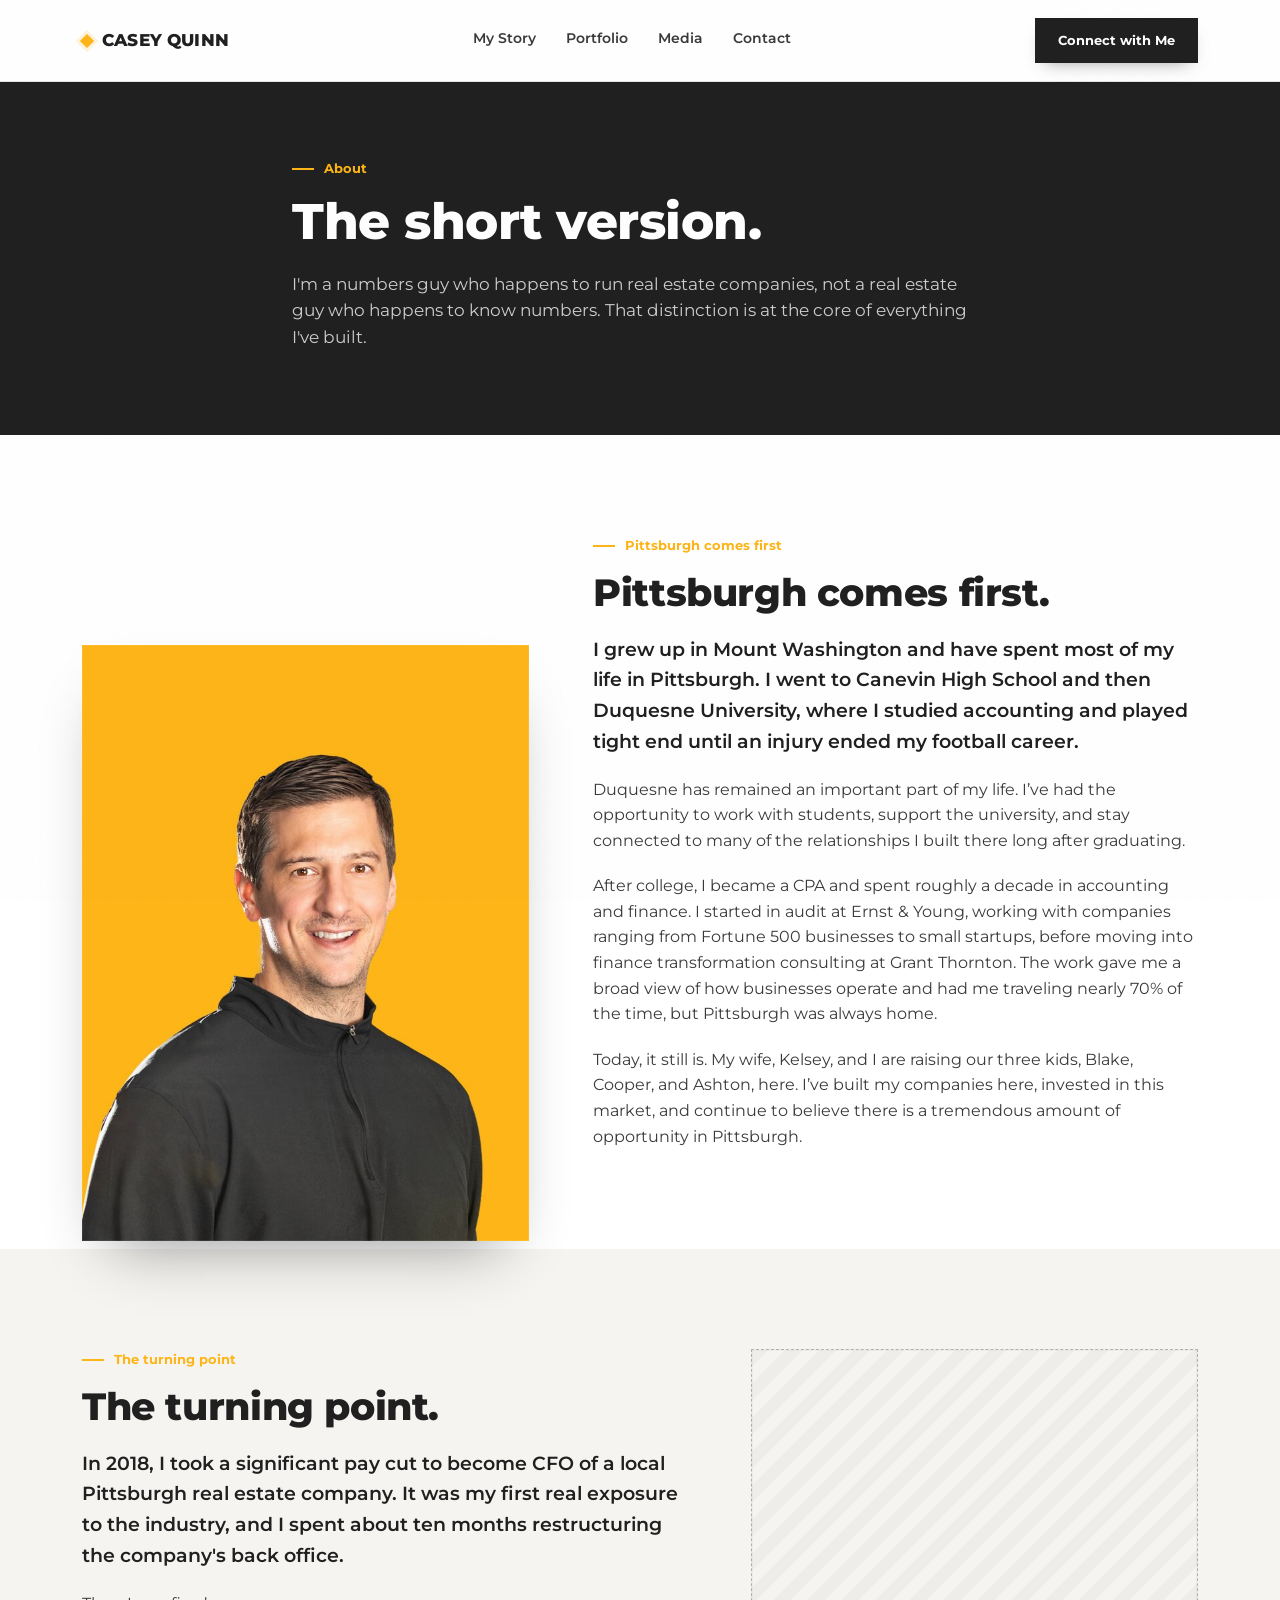
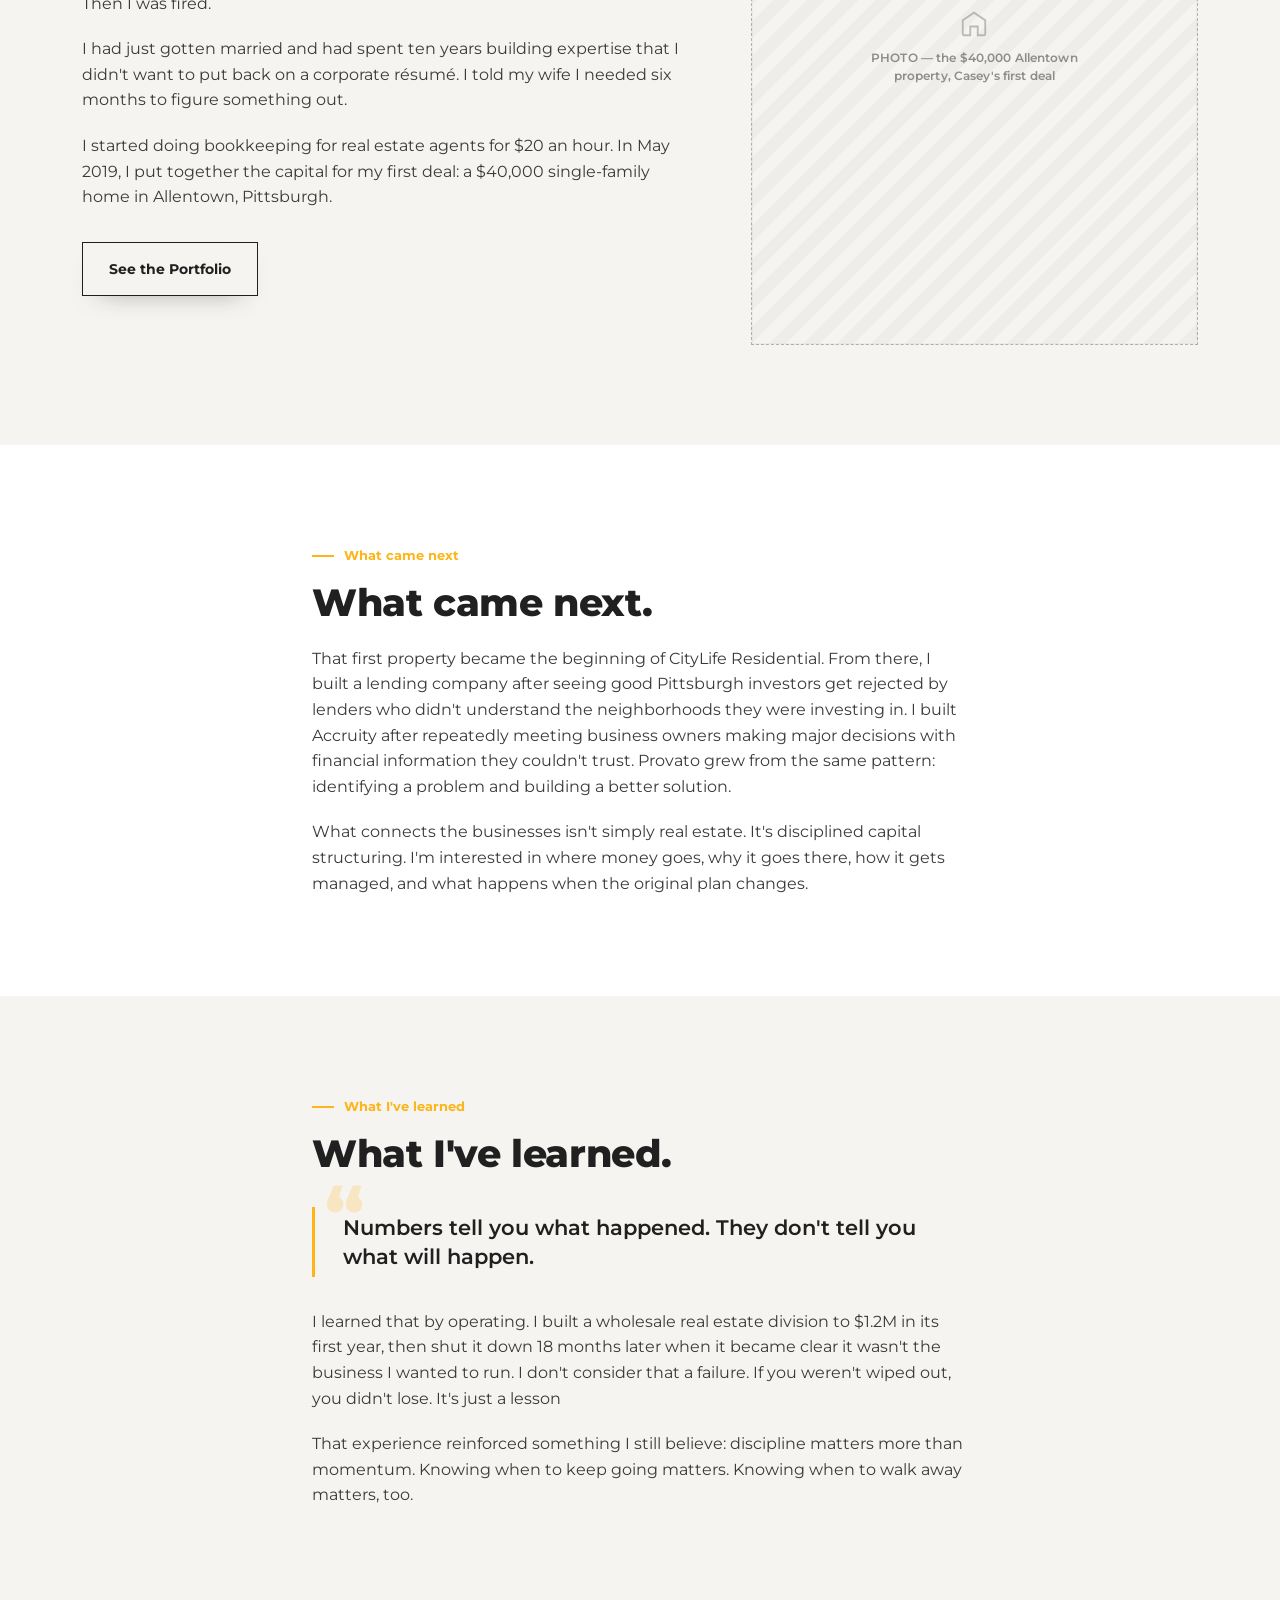
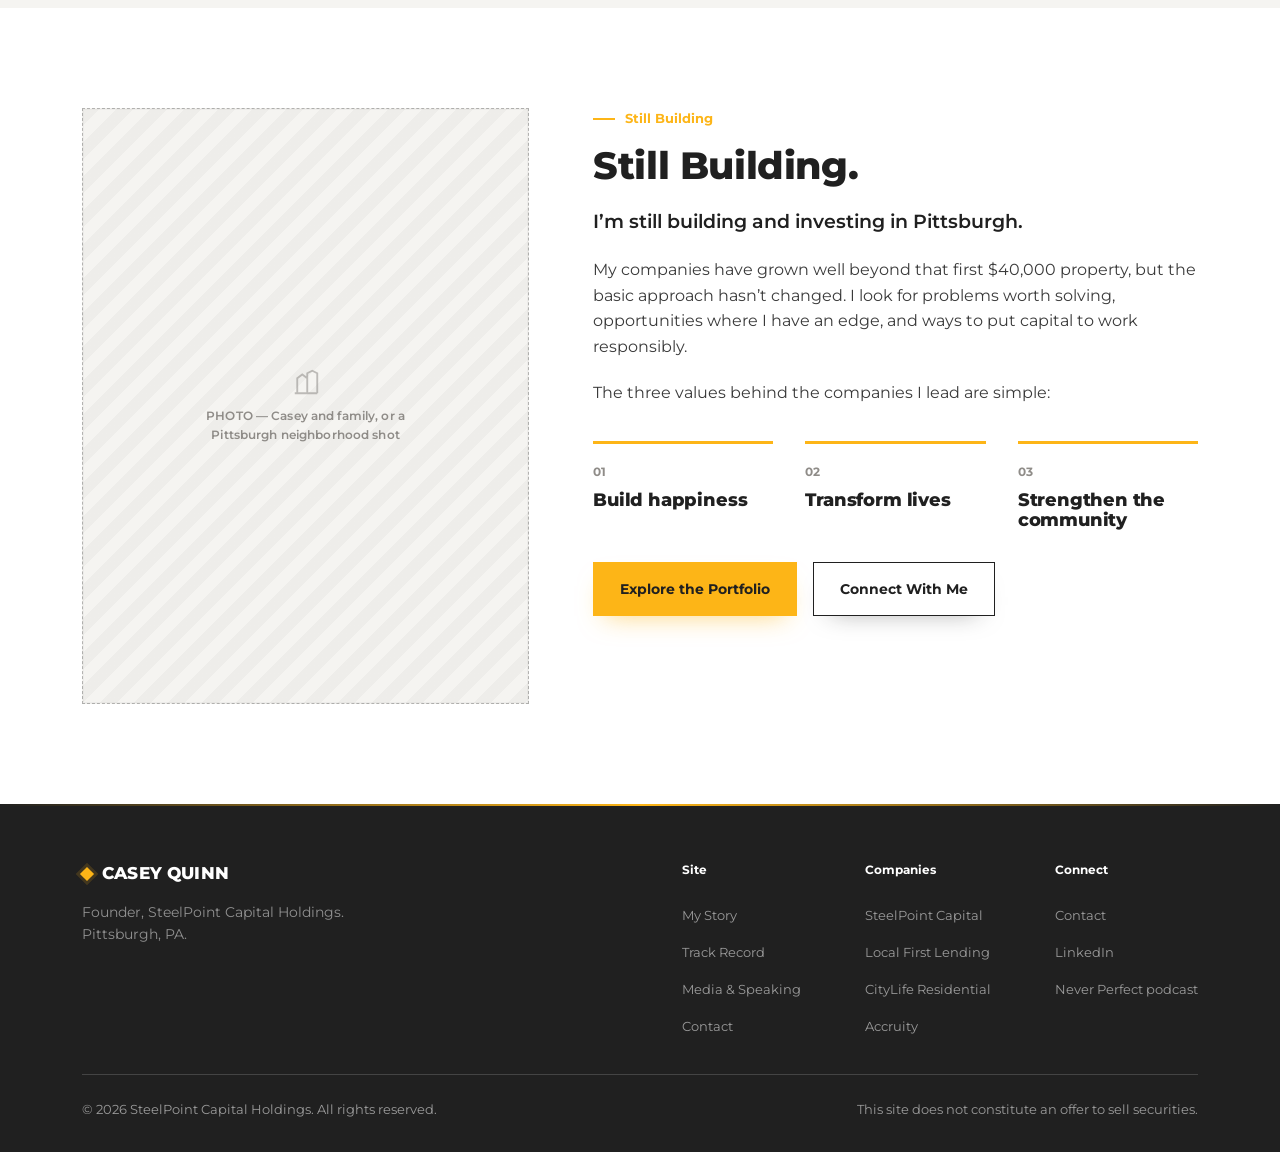
==== commit 0f2115b9: "Update about.html" ====
--- a/about.html
+++ b/about.html
@@ -43,8 +43,10 @@
       <div class="story-copy">
         <div class="kicker">Pittsburgh comes first</div>
         <h2 class="title" style="max-width:none;">Pittsburgh comes first.</h2>
-        <p class="lead-line">I grew up in Mount Washington and have spent most of my life in Pittsburgh. I went to Canevin High School and then Duquesne University, where I studied accounting and played tight end until a career-ending injury ended my football career.</p>
-        <p>After college, I became a CPA and spent roughly a decade in the profession. I spent seven or eight years in audit at Ernst &amp; Young, working with companies ranging from Fortune 500 businesses to small startups, followed by finance transformation consulting at Grant Thornton that had me traveling nearly 70% of the time.</p>
+        <p class="lead-line">I grew up in Mount Washington and have spent most of my life in Pittsburgh. I went to Canevin High School and then Duquesne University, where I studied accounting and played tight end until an injury ended my football career.</p>
+        <p>Duquesne has remained an important part of my life. I’ve had the opportunity to work with students, support the university, and stay connected to many of the relationships I built there long after graduating.</p>
+        <p>After college, I became a CPA and spent roughly a decade in accounting and finance. I started in audit at Ernst & Young, working with companies ranging from Fortune 500 businesses to small startups, before moving into finance transformation consulting at Grant Thornton. The work gave me a broad view of how businesses operate and had me traveling nearly 70% of the time, but Pittsburgh was always home.</p>
+        <p>Today, it still is. My wife, Kelsey, and I are raising our three kids, Blake, Cooper, and Ashton, here. I’ve built my companies here, invested in this market, and continue to believe there is a tremendous amount of opportunity in Pittsburgh.</p>
       </div>
     </div>
   </section>
@@ -61,7 +63,7 @@
         <h2 class="title" style="max-width:none;">The turning point.</h2>
         <p class="lead-line">In 2018, I took a significant pay cut to become CFO of a local Pittsburgh real estate company. It was my first real exposure to the industry, and I spent about ten months restructuring the company's back office.</p>
         <p>Then I was fired.</p>
-        <p>I had just gotten married, had a young family, and had spent ten years building expertise that I didn't want to put back on a corporate résumé. I told my wife I needed six months to figure something out.</p>
+        <p>I had just gotten married and had spent ten years building expertise that I didn't want to put back on a corporate résumé. I told my wife I needed six months to figure something out.</p>
         <p>I started doing bookkeeping for real estate agents for $20 an hour. In May 2019, I put together the capital for my first deal: a $40,000 single-family home in Allentown, Pittsburgh.</p>
         <div class="story-ctas">
           <a href="portfolio.html" class="btn btn-outline">See the Portfolio</a>
@@ -88,7 +90,7 @@
       <div class="pull-quote">
         <p>Numbers tell you what happened. They don't tell you what will happen.</p>
       </div>
-      <p>I learned that by operating. I built a wholesale real estate division to $1.2M in its first year, then shut it down 18 months later when it became clear it wasn't the business I wanted to run. I don't consider that a failure. If you weren't wiped out, you didn't lose. It's just a round.</p>
+      <p>I learned that by operating. I built a wholesale real estate division to $1.2M in its first year, then shut it down 18 months later when it became clear it wasn't the business I wanted to run. I don't consider that a failure. If you weren't wiped out, you didn't lose. It's just a lesson</p>
       <p style="margin-top:20px;">That experience reinforced something I still believe: discipline matters more than momentum. Knowing when to keep going matters. Knowing when to walk away matters, too.</p>
     </div>
   </section>
@@ -101,9 +103,10 @@
         <span>PHOTO — Casey and family, or a Pittsburgh neighborhood shot</span>
       </div>
       <div class="story-copy">
-        <div class="kicker">Pittsburgh is still home</div>
-        <h2 class="title" style="max-width:none;">Pittsburgh is still home.</h2>
-        <p class="lead-line">My wife, Kelsey, and I are raising three kids here. I've built my businesses here, invested here, hired people from here, and continued to put capital back into the communities that shaped me.</p>
+        <div class="kicker">Still Building</div>
+        <h2 class="title" style="max-width:none;">Still Building.</h2>
+        <p class="lead-line">I’m still building and investing in Pittsburgh.</p>
+         <p>My companies have grown well beyond that first $40,000 property, but the basic approach hasn’t changed. I look for problems worth solving, opportunities where I have an edge, and ways to put capital to work responsibly.</p>
         <p>The three values behind the companies I lead are simple:</p>
         <div class="value-grid">
           <div class="value-item"><div class="num">01</div><h3>Build happiness</h3></div>
